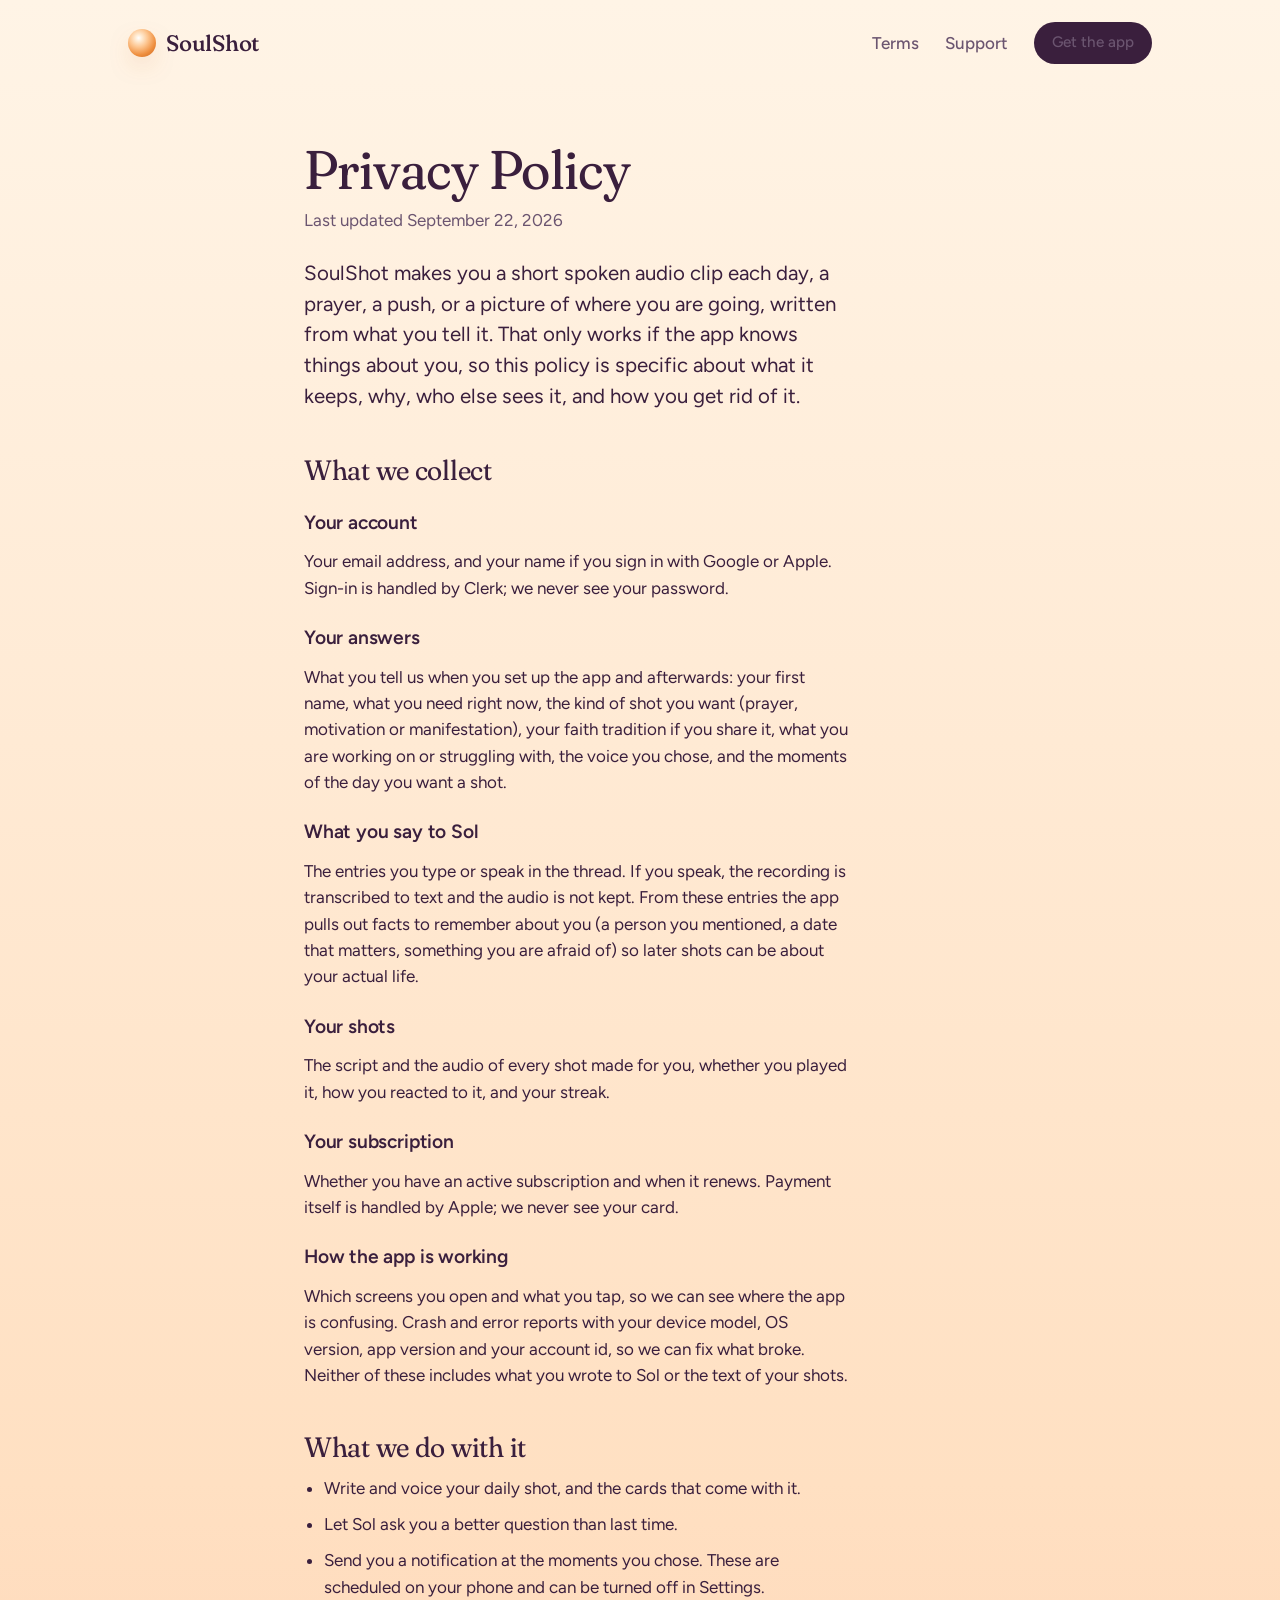
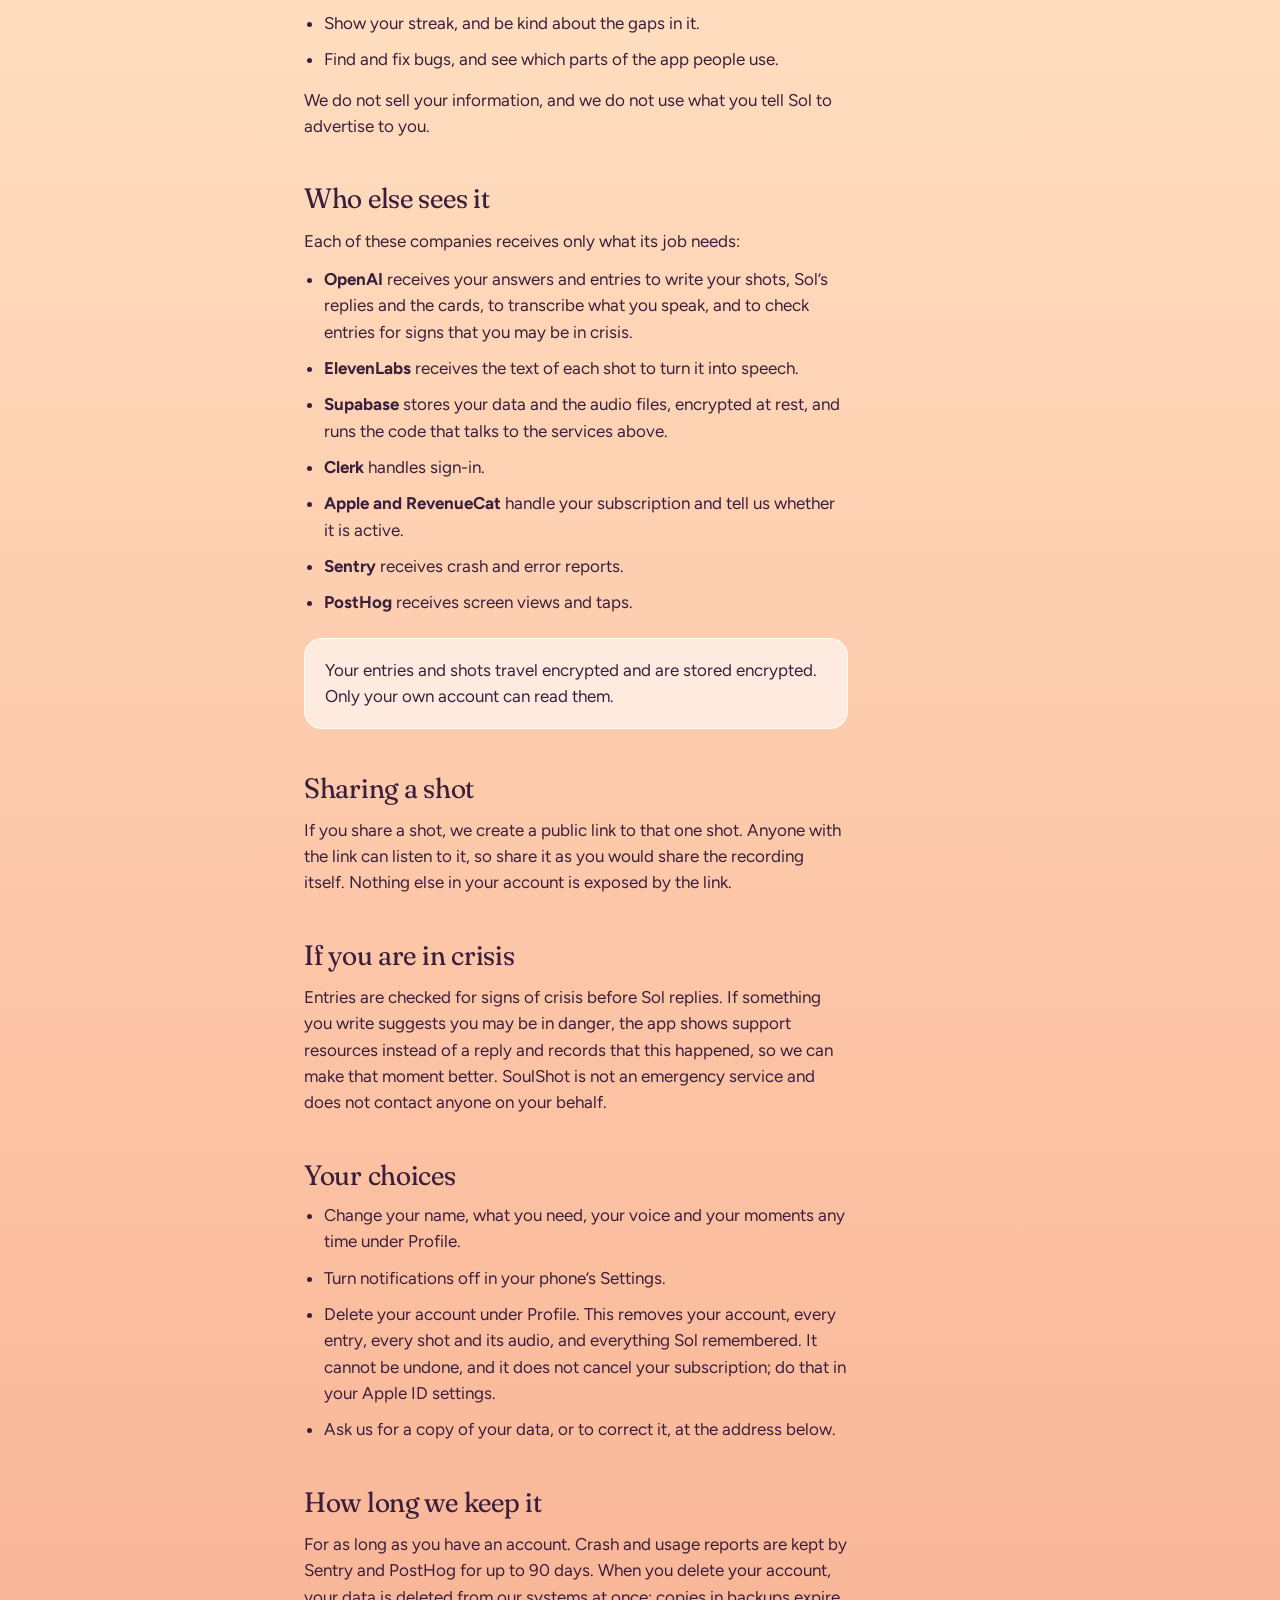
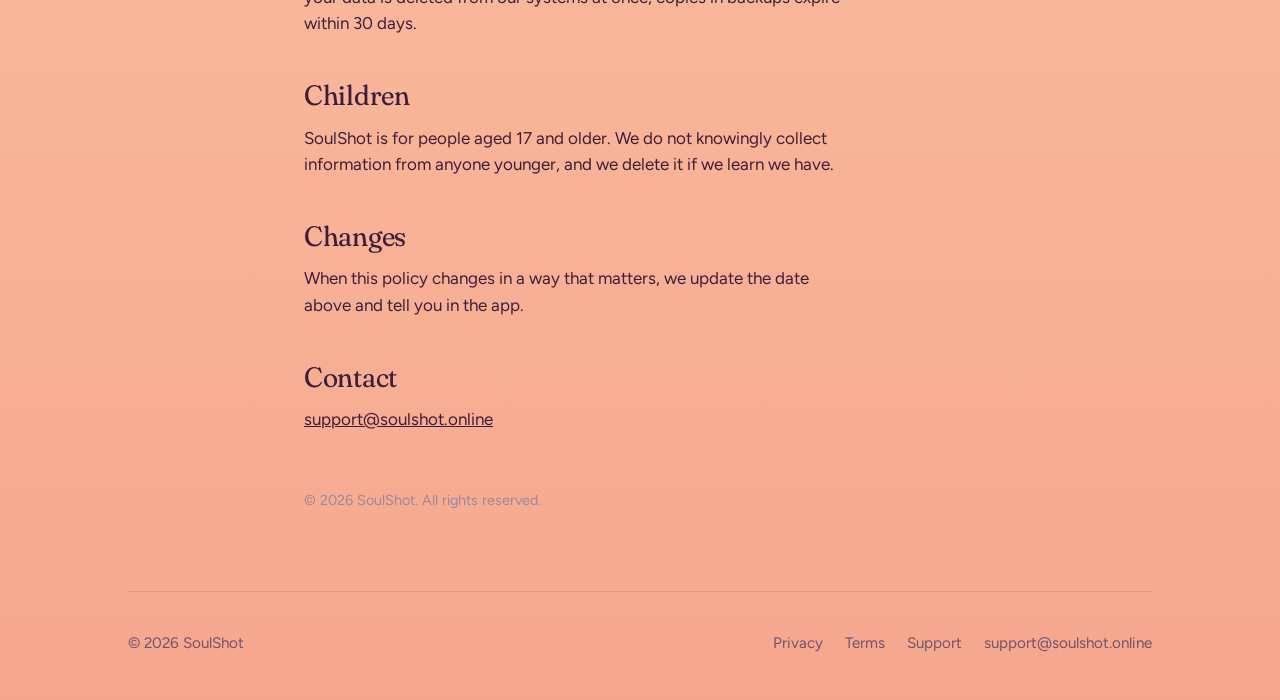
==== privacy/index.html @ 279482fb "soulshot.online: landing, legal, support, share player" ====
<!doctype html>
<html lang="en">
<head>
<meta charset="utf-8">
<meta name="viewport" content="width=device-width, initial-scale=1, viewport-fit=cover">
<title>Privacy Policy · SoulShot</title>
<meta name="description" content="What SoulShot keeps about you, why, who else sees it, and how you get rid of it.">
<link rel="canonical" href="https://soulshot.online/privacy/">
<meta name="theme-color" content="#FFF4E6">
<link rel="icon" href="/img/favicon.png" type="image/png">
<link rel="apple-touch-icon" href="/img/apple-touch-icon.png">
<link rel="preconnect" href="https://fonts.googleapis.com">
<link rel="preconnect" href="https://fonts.gstatic.com" crossorigin>
<link rel="stylesheet" href="https://fonts.googleapis.com/css2?family=Fraunces:ital,opsz,wght,SOFT@0,9..144,400;0,9..144,500;1,9..144,400&family=Figtree:wght@400;500;600&display=swap">
<link rel="stylesheet" href="/site.css">
</head>
<body>
<div class="sky">
<header class="wrap">
  <nav class="nav" aria-label="Site">
    <a class="brand" href="/"><span class="orb" aria-hidden="true"></span>SoulShot</a>
    <div class="nav-links">
      <a class="plain" href="/terms/">Terms</a>
      <a class="plain" href="/support/">Support</a>
      <a class="btn sm" href="https://apps.apple.com/app/id6813150517">Get the app</a>
    </div>
  </nav>
</header>

<main class="narrow doc">
  <h1>Privacy Policy</h1>
  <p class="updated">Last updated September 22, 2026</p>

  <p class="lede">SoulShot makes you a short spoken audio clip each day, a prayer, a push, or a picture of where you are going, written from what you tell it. That only works if the app knows things about you, so this policy is specific about what it keeps, why, who else sees it, and how you get rid of it.</p>

  <h2>What we collect</h2>

  <h3>Your account</h3>
  <p>Your email address, and your name if you sign in with Google or Apple. Sign-in is handled by Clerk; we never see your password.</p>

  <h3>Your answers</h3>
  <p>What you tell us when you set up the app and afterwards: your first name, what you need right now, the kind of shot you want (prayer, motivation or manifestation), your faith tradition if you share it, what you are working on or struggling with, the voice you chose, and the moments of the day you want a shot.</p>

  <h3>What you say to Sol</h3>
  <p>The entries you type or speak in the thread. If you speak, the recording is transcribed to text and the audio is not kept. From these entries the app pulls out facts to remember about you (a person you mentioned, a date that matters, something you are afraid of) so later shots can be about your actual life.</p>

  <h3>Your shots</h3>
  <p>The script and the audio of every shot made for you, whether you played it, how you reacted to it, and your streak.</p>

  <h3>Your subscription</h3>
  <p>Whether you have an active subscription and when it renews. Payment itself is handled by Apple; we never see your card.</p>

  <h3>How the app is working</h3>
  <p>Which screens you open and what you tap, so we can see where the app is confusing. Crash and error reports with your device model, OS version, app version and your account id, so we can fix what broke. Neither of these includes what you wrote to Sol or the text of your shots.</p>

  <h2>What we do with it</h2>
  <ul>
    <li>Write and voice your daily shot, and the cards that come with it.</li>
    <li>Let Sol ask you a better question than last time.</li>
    <li>Send you a notification at the moments you chose. These are scheduled on your phone and can be turned off in Settings.</li>
    <li>Show your streak, and be kind about the gaps in it.</li>
    <li>Find and fix bugs, and see which parts of the app people use.</li>
  </ul>
  <p>We do not sell your information, and we do not use what you tell Sol to advertise to you.</p>

  <h2>Who else sees it</h2>
  <p>Each of these companies receives only what its job needs:</p>
  <ul>
    <li><strong>OpenAI</strong> receives your answers and entries to write your shots, Sol’s replies and the cards, to transcribe what you speak, and to check entries for signs that you may be in crisis.</li>
    <li><strong>ElevenLabs</strong> receives the text of each shot to turn it into speech.</li>
    <li><strong>Supabase</strong> stores your data and the audio files, encrypted at rest, and runs the code that talks to the services above.</li>
    <li><strong>Clerk</strong> handles sign-in.</li>
    <li><strong>Apple and RevenueCat</strong> handle your subscription and tell us whether it is active.</li>
    <li><strong>Sentry</strong> receives crash and error reports.</li>
    <li><strong>PostHog</strong> receives screen views and taps.</li>
  </ul>
  <div class="note">Your entries and shots travel encrypted and are stored encrypted. Only your own account can read them.</div>

  <h2>Sharing a shot</h2>
  <p>If you share a shot, we create a public link to that one shot. Anyone with the link can listen to it, so share it as you would share the recording itself. Nothing else in your account is exposed by the link.</p>

  <h2>If you are in crisis</h2>
  <p>Entries are checked for signs of crisis before Sol replies. If something you write suggests you may be in danger, the app shows support resources instead of a reply and records that this happened, so we can make that moment better. SoulShot is not an emergency service and does not contact anyone on your behalf.</p>

  <h2>Your choices</h2>
  <ul>
    <li>Change your name, what you need, your voice and your moments any time under Profile.</li>
    <li>Turn notifications off in your phone’s Settings.</li>
    <li>Delete your account under Profile. This removes your account, every entry, every shot and its audio, and everything Sol remembered. It cannot be undone, and it does not cancel your subscription; do that in your Apple ID settings.</li>
    <li>Ask us for a copy of your data, or to correct it, at the address below.</li>
  </ul>

  <h2>How long we keep it</h2>
  <p>For as long as you have an account. Crash and usage reports are kept by Sentry and PostHog for up to 90 days. When you delete your account, your data is deleted from our systems at once; copies in backups expire within 30 days.</p>

  <h2>Children</h2>
  <p>SoulShot is for people aged 17 and older. We do not knowingly collect information from anyone younger, and we delete it if we learn we have.</p>

  <h2>Changes</h2>
  <p>When this policy changes in a way that matters, we update the date above and tell you in the app.</p>

  <h2>Contact</h2>
  <p><a href="mailto:support@soulshot.online?subject=Privacy">support@soulshot.online</a></p>

  <p class="copyright">© 2026 SoulShot. All rights reserved.</p>
</main>

<footer class="wrap">
  <div class="foot">
    <div>© 2026 SoulShot</div>
    <nav aria-label="Legal">
      <a href="/privacy/">Privacy</a>
      <a href="/terms/">Terms</a>
      <a href="/support/">Support</a>
      <a href="mailto:support@soulshot.online">support@soulshot.online</a>
    </nav>
  </div>
</footer>
</div>
</body>
</html>
---- site.css ----
/* SoulShot — soulshot.online
   The site sits on the app's own screen: cream at the top, peach in the
   middle, salmon at the bottom. Plum text. Orange only inside the orb.
   Fraunces for titles and shot names, Figtree for everything else. */

:root {
  --cream: #FFF4E6;
  --peach: #FFE0C2;
  --apricot: #FBBE9F;
  --salmon: #F5A78D;
  --plum: #3A1F3D;
  --plum-2: #6B5570;
  --plum-3: #9A889E;
  --night: #1E1424;
  --sun: #EE8E3E;
  --gold: #D9A23F;
  --coral: #E9633C;
  --violet: #7F63C8;
  --white: #FFFFFF;
  --border: rgba(58, 31, 61, .12);
  --serif: "Fraunces", Georgia, "Times New Roman", serif;
  --sans: "Figtree", -apple-system, "Segoe UI", Helvetica, Arial, sans-serif;
  --measure: 34rem;
  --gutter: clamp(20px, 5vw, 48px);
  --radius: 28px;
}

* { box-sizing: border-box; }
html { scroll-behavior: smooth; -webkit-text-size-adjust: 100%; }
@media (prefers-reduced-motion: reduce) { html { scroll-behavior: auto; } }

body {
  margin: 0;
  min-height: 100%;
  font-family: var(--sans);
  font-size: 17px;
  line-height: 1.55;
  color: var(--plum);
  background: var(--cream);
  -webkit-font-smoothing: antialiased;
}

/* The gradient is one long dawn: every page lives on it, top to bottom. */
.sky {
  background: linear-gradient(180deg, var(--cream) 0%, var(--peach) 38%, var(--apricot) 74%, var(--salmon) 100%);
  min-height: 100vh;
}

a { color: inherit; }
img, video { display: block; max-width: 100%; height: auto; }
button { font: inherit; color: inherit; }

.wrap { max-width: 1120px; margin: 0 auto; padding: 0 var(--gutter); }
.narrow { max-width: 42rem; margin: 0 auto; padding: 0 var(--gutter); }

:focus-visible { outline: 3px solid var(--sun); outline-offset: 3px; border-radius: 6px; }

/* Type ------------------------------------------------------------------ */
h1, h2, h3, .serif {
  font-family: var(--serif);
  font-variation-settings: "SOFT" 60, "opsz" 72;
  font-weight: 400;
  letter-spacing: -.01em;
  text-wrap: balance;
  margin: 0;
}
h1 { font-size: clamp(2.5rem, 6.2vw, 4.6rem); line-height: 1.02; }
h2 { font-size: clamp(2rem, 4.2vw, 3rem); line-height: 1.08; }
h3 { font-size: 1.55rem; line-height: 1.18; }
p { margin: 0; }
.lede { font-size: clamp(1.1rem, 1.6vw, 1.3rem); line-height: 1.5; color: var(--plum-2); max-width: var(--measure); }
.quiet { color: var(--plum-2); }
.small { font-size: .92rem; }
.italic { font-style: italic; }

/* Nav ------------------------------------------------------------------- */
.nav {
  display: flex; align-items: center; justify-content: space-between;
  padding: 22px 0;
}
.brand {
  display: inline-flex; align-items: center; gap: 10px;
  font-family: var(--serif); font-variation-settings: "SOFT" 60; font-weight: 500;
  font-size: 1.4rem; letter-spacing: -.01em; text-decoration: none;
}
.nav-links { display: flex; align-items: center; gap: 26px; }
.nav-links a { text-decoration: none; font-weight: 500; color: var(--plum-2); }
.nav-links a:hover { color: var(--plum); }
@media (max-width: 640px) { .nav-links a.plain { display: none; } }

/* The orb: white highlight top-left, sun in the body, ember at the rim. */
.orb {
  width: 28px; height: 28px; border-radius: 50%; flex: 0 0 auto;
  background: radial-gradient(circle at 38% 32%, #fff 0%, #FFEBD3 13%, #FDC58F 36%, #EE8E3E 66%, #C4611E 100%);
  box-shadow: 0 10px 24px -8px rgba(200, 100, 30, .55);
}
.orb.lg { width: 56px; height: 56px; }

/* Buttons --------------------------------------------------------------- */
.btn {
  display: inline-flex; align-items: center; justify-content: center; gap: 10px;
  min-height: 54px; padding: 0 26px; border-radius: 999px; border: 0;
  background: var(--plum); color: var(--cream); text-decoration: none;
  font-weight: 600; font-size: 1.02rem; cursor: pointer;
  box-shadow: 0 18px 30px -16px rgba(58, 31, 61, .55);
  transition: transform .18s ease, box-shadow .18s ease;
}
.btn:hover { transform: translateY(-1px); box-shadow: 0 22px 34px -16px rgba(58, 31, 61, .6); }
.btn:active { transform: translateY(0); }
.btn.sm { min-height: 42px; padding: 0 18px; font-size: .95rem; box-shadow: none; }
.btn.ghost { background: rgba(255, 255, 255, .72); color: var(--plum); box-shadow: none; }
.btn svg { width: 20px; height: 20px; fill: currentColor; }

/* Hero ------------------------------------------------------------------ */
.hero {
  display: grid; grid-template-columns: 1.05fr .95fr; align-items: center;
  gap: clamp(24px, 5vw, 72px); padding: clamp(28px, 6vw, 80px) 0 clamp(40px, 6vw, 72px);
}
.hero-copy { max-width: 36rem; }
.hero-copy .lede { margin-top: 22px; }
.hero-cta { display: flex; flex-wrap: wrap; align-items: center; gap: 16px 22px; margin-top: 32px; }
.hero-price { color: var(--plum-2); }
@media (max-width: 860px) {
  .hero { grid-template-columns: 1fr; padding-top: 24px; }
  .hero-art { order: 2; margin-top: 8px; }
}

/* The phone: a real screen in a thin plum bezel. */
.phone {
  position: relative; width: min(340px, 78vw); margin: 0 auto;
  border-radius: 54px; padding: 11px; background: var(--night);
  box-shadow: 0 40px 80px -30px rgba(58, 31, 61, .55), inset 0 0 0 1px rgba(255, 255, 255, .06);
}
.phone img { border-radius: 44px; width: 100%; }
.phone.sm { width: min(280px, 70vw); border-radius: 46px; padding: 9px; }
.phone.sm img { border-radius: 38px; }

.hero-art { position: relative; }
.hero-art .glow {
  position: absolute; inset: 10% -10% auto; height: 80%; z-index: 0; pointer-events: none;
  background: radial-gradient(closest-side, rgba(255, 224, 194, .9), rgba(255, 224, 194, 0));
}
.hero-art .phone { position: relative; z-index: 1; }

/* The living orb behind the hero: the app's own Welcome clip, rising behind
   the phone like the sun. The clip's orb is 30% of its frame, so the video
   is scaled up inside a soft circular mask. */
.orb-video {
  position: absolute; z-index: 0; pointer-events: none; overflow: hidden;
  width: clamp(240px, 30vw, 360px); aspect-ratio: 1; border-radius: 50%;
  top: -48px; right: -28px;
  -webkit-mask-image: radial-gradient(circle, #000 40%, transparent 68%);
  mask-image: radial-gradient(circle, #000 40%, transparent 68%);
}
.orb-video video { width: 100%; height: 100%; object-fit: cover; transform: scale(1.9); }
@media (max-width: 860px) { .orb-video { width: 52vw; right: -12vw; top: -6vw; } }
@media (prefers-reduced-motion: reduce) { .orb-video { display: none; } }

/* Sections -------------------------------------------------------------- */
.section { padding: clamp(48px, 8vw, 104px) 0; }
.section-head { max-width: 40rem; }
.section-head p { margin-top: 16px; }
.section + .section { padding-top: 0; }

/* How it works: a real sequence, so it is numbered. */
.steps { display: grid; grid-template-columns: repeat(3, 1fr); gap: clamp(20px, 3vw, 40px); margin-top: clamp(32px, 5vw, 56px); }
.step { display: flex; flex-direction: column; gap: 18px; }
.step .phone { margin: 0 auto; }
.step-num { font-family: var(--serif); font-style: italic; font-size: 1.1rem; color: var(--plum-2); }
.step h3 { margin-top: 4px; }
.step p { color: var(--plum-2); margin-top: 8px; }
@media (max-width: 860px) { .steps { grid-template-columns: 1fr; gap: 44px; } }

/* Shot cards: photos with a veil, an italic title, a lane hue. */
.lanes { display: grid; grid-template-columns: repeat(3, 1fr); gap: 18px; margin-top: clamp(28px, 4vw, 48px); }
.shot {
  position: relative; aspect-ratio: 4 / 5; border-radius: var(--radius); overflow: hidden;
  color: var(--cream); display: flex; flex-direction: column; justify-content: flex-end;
  padding: 22px; isolation: isolate; text-decoration: none;
  box-shadow: 0 30px 50px -30px rgba(30, 20, 36, .6);
}
.shot img { position: absolute; inset: 0; width: 100%; height: 100%; object-fit: cover; z-index: -2; }
.shot::before {
  content: ""; position: absolute; inset: 0; z-index: -1;
  background: linear-gradient(180deg, rgba(30, 20, 36, .05) 30%, rgba(30, 20, 36, .55) 70%, rgba(30, 20, 36, .82) 100%);
}
.shot .lane { font-size: .85rem; font-weight: 600; letter-spacing: .01em; }
.shot .title { font-family: var(--serif); font-style: italic; font-size: clamp(1.5rem, 2.4vw, 2rem); line-height: 1.12; margin-top: 8px; }
.shot .desc { color: rgba(255, 244, 230, .82); margin-top: 10px; font-size: .95rem; line-height: 1.45; }
.shot .meta { display: flex; align-items: center; justify-content: space-between; margin-top: 16px; }
.shot .dur { font-size: .85rem; padding: 6px 10px; border-radius: 999px; background: rgba(30, 20, 36, .45); }
.shot .play {
  width: 46px; height: 46px; border-radius: 50%; display: grid; place-items: center;
  background: var(--cream); color: var(--night);
}
.shot .play svg { width: 18px; height: 18px; fill: currentColor; margin-left: 2px; }
.shot.prayer .lane { color: #FFD98A; }
.shot.motivation .lane { color: #FFB39A; }
.shot.manifestation .lane { color: #D6C8FF; }
@media (max-width: 860px) { .lanes { grid-template-columns: 1fr; } .shot { aspect-ratio: 16 / 11; } }

/* The words: a shot's script, as the player shows it. */
.words {
  display: grid; grid-template-columns: 1fr 1fr; gap: clamp(24px, 5vw, 64px); align-items: center;
  margin-top: clamp(32px, 5vw, 56px);
}
.script { font-family: var(--serif); font-variation-settings: "SOFT" 60; font-size: clamp(1.5rem, 2.6vw, 2.1rem); line-height: 1.3; }
.script p { margin: 0 0 .6em; color: var(--plum-3); }
.script p.now { color: var(--plum); }
.script small { display: block; font-family: var(--sans); font-size: .95rem; color: var(--plum-2); margin-top: 14px; }
@media (max-width: 860px) { .words { grid-template-columns: 1fr; } }

/* The ritual: three quiet lines. */
.ritual { display: grid; grid-template-columns: repeat(3, 1fr); gap: 18px; margin-top: clamp(28px, 4vw, 48px); }
.ritual > div {
  background: rgba(255, 255, 255, .55); border-radius: 22px; padding: 24px;
  border: 1px solid rgba(255, 255, 255, .7);
}
.ritual h3 { font-size: 1.3rem; }
.ritual p { color: var(--plum-2); margin-top: 8px; }
@media (max-width: 860px) { .ritual { grid-template-columns: 1fr; } }

/* Price ----------------------------------------------------------------- */
.price {
  background: var(--plum); color: var(--cream); border-radius: var(--radius);
  padding: clamp(32px, 5vw, 56px); display: grid; grid-template-columns: 1fr 1fr; gap: 32px; align-items: center;
}
.price .amount { font-family: var(--serif); font-size: clamp(3rem, 7vw, 5rem); line-height: 1; }
.price .amount span { font-family: var(--sans); font-size: 1.1rem; color: rgba(255, 244, 230, .7); margin-left: 6px; }
.price p { color: rgba(255, 244, 230, .82); margin-top: 14px; max-width: 30rem; }
.price .btn { background: var(--cream); color: var(--plum); }
.price ul { list-style: none; padding: 0; margin: 0; display: grid; gap: 12px; }
.price li { padding-left: 26px; position: relative; color: rgba(255, 244, 230, .9); }
.price li::before { content: ""; position: absolute; left: 0; top: .55em; width: 12px; height: 12px; border-radius: 50%; background: var(--sun); }
@media (max-width: 860px) { .price { grid-template-columns: 1fr; } }

/* FAQ ------------------------------------------------------------------- */
.faq { max-width: 42rem; margin-top: 8px; }
.faq details { border-top: 1px solid var(--border); padding: 18px 0; }
.faq details:last-child { border-bottom: 1px solid var(--border); }
.faq summary {
  cursor: pointer; list-style: none; display: flex; justify-content: space-between; align-items: center; gap: 16px;
  font-family: var(--serif); font-size: 1.3rem; line-height: 1.25;
}
.faq summary::-webkit-details-marker { display: none; }
.faq summary::after { content: "+"; font-family: var(--sans); font-size: 1.4rem; color: var(--plum-2); flex: 0 0 auto; }
.faq details[open] summary::after { content: "–"; }
.faq details p { margin-top: 12px; color: var(--plum-2); max-width: var(--measure); }

/* Footer ---------------------------------------------------------------- */
.foot {
  padding: 40px 0 44px; margin-top: clamp(24px, 5vw, 56px);
  display: flex; flex-wrap: wrap; justify-content: space-between; align-items: center; gap: 16px 28px;
  color: var(--plum-2); font-size: .95rem; border-top: 1px solid var(--border);
}
.foot nav { display: flex; flex-wrap: wrap; gap: 8px 22px; }
.foot a { text-decoration: none; }
.foot a:hover { text-decoration: underline; }

/* Legal and support pages ---------------------------------------------- */
.doc { padding: clamp(24px, 5vw, 56px) 0 24px; }
.doc h1 { font-size: clamp(2.2rem, 5vw, 3.4rem); }
.doc .updated { color: var(--plum-2); margin-top: 10px; }
.doc h2 { font-size: 1.75rem; margin-top: 44px; }
.doc h3 { font-size: 1.2rem; font-family: var(--sans); font-weight: 600; margin-top: 26px; }
.doc p { margin-top: 14px; max-width: var(--measure); color: var(--plum); }
.doc p.lede { margin-top: 24px; }
.doc ul { padding-left: 1.2em; margin: 12px 0 0; max-width: var(--measure); }
.doc li { margin-top: 8px; }
.doc li + li { margin-top: 10px; }
.doc .note {
  margin-top: 22px; padding: 18px 20px; border-radius: 18px; max-width: var(--measure);
  background: rgba(255, 255, 255, .6); border: 1px solid rgba(255, 255, 255, .8);
}
.doc a { color: var(--plum); }
.doc .copyright { margin-top: 56px; color: var(--plum-3); font-size: .9rem; }

.contact-card {
  margin-top: 28px; padding: 26px; border-radius: 22px; max-width: var(--measure);
  background: rgba(255, 255, 255, .6); border: 1px solid rgba(255, 255, 255, .8);
}
.contact-card .email { font-family: var(--serif); font-size: 1.6rem; word-break: break-all; }
.contact-card p { margin-top: 10px; color: var(--plum-2); }
.contact-card .btn { margin-top: 18px; }
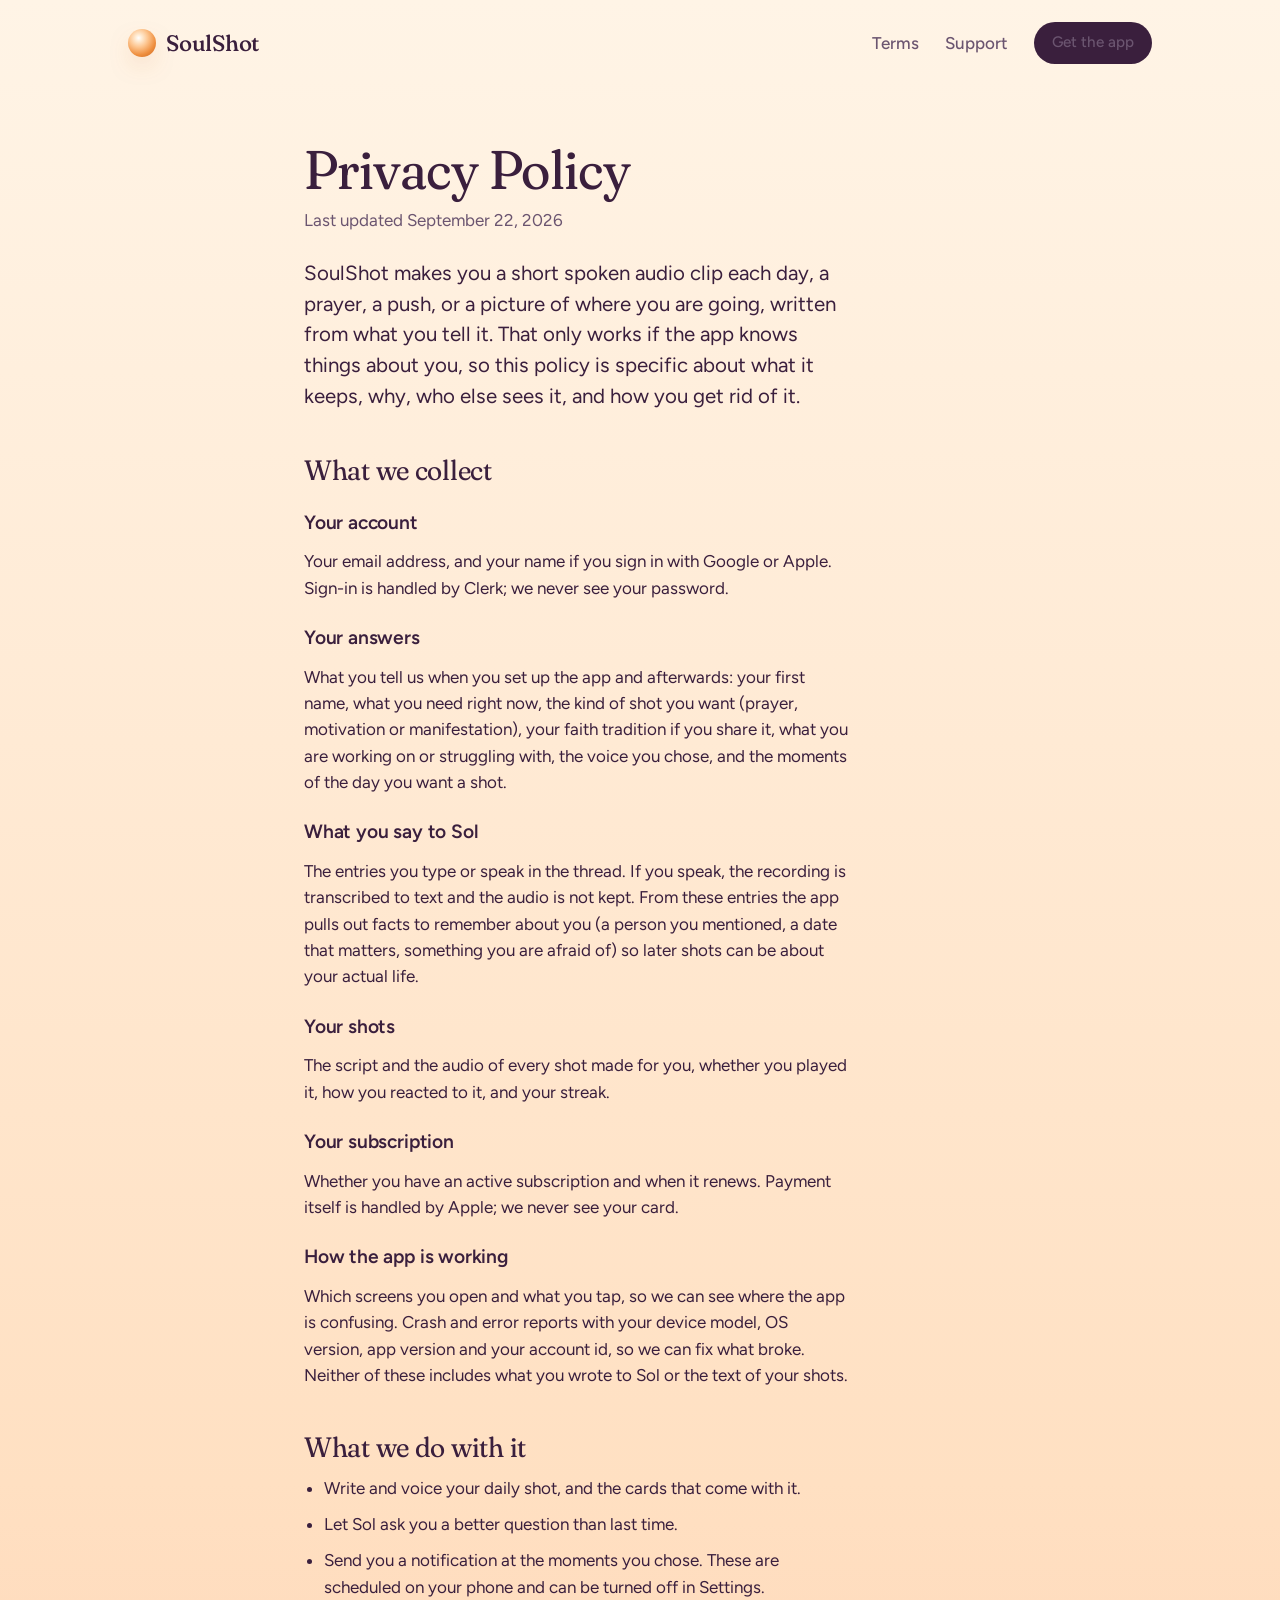
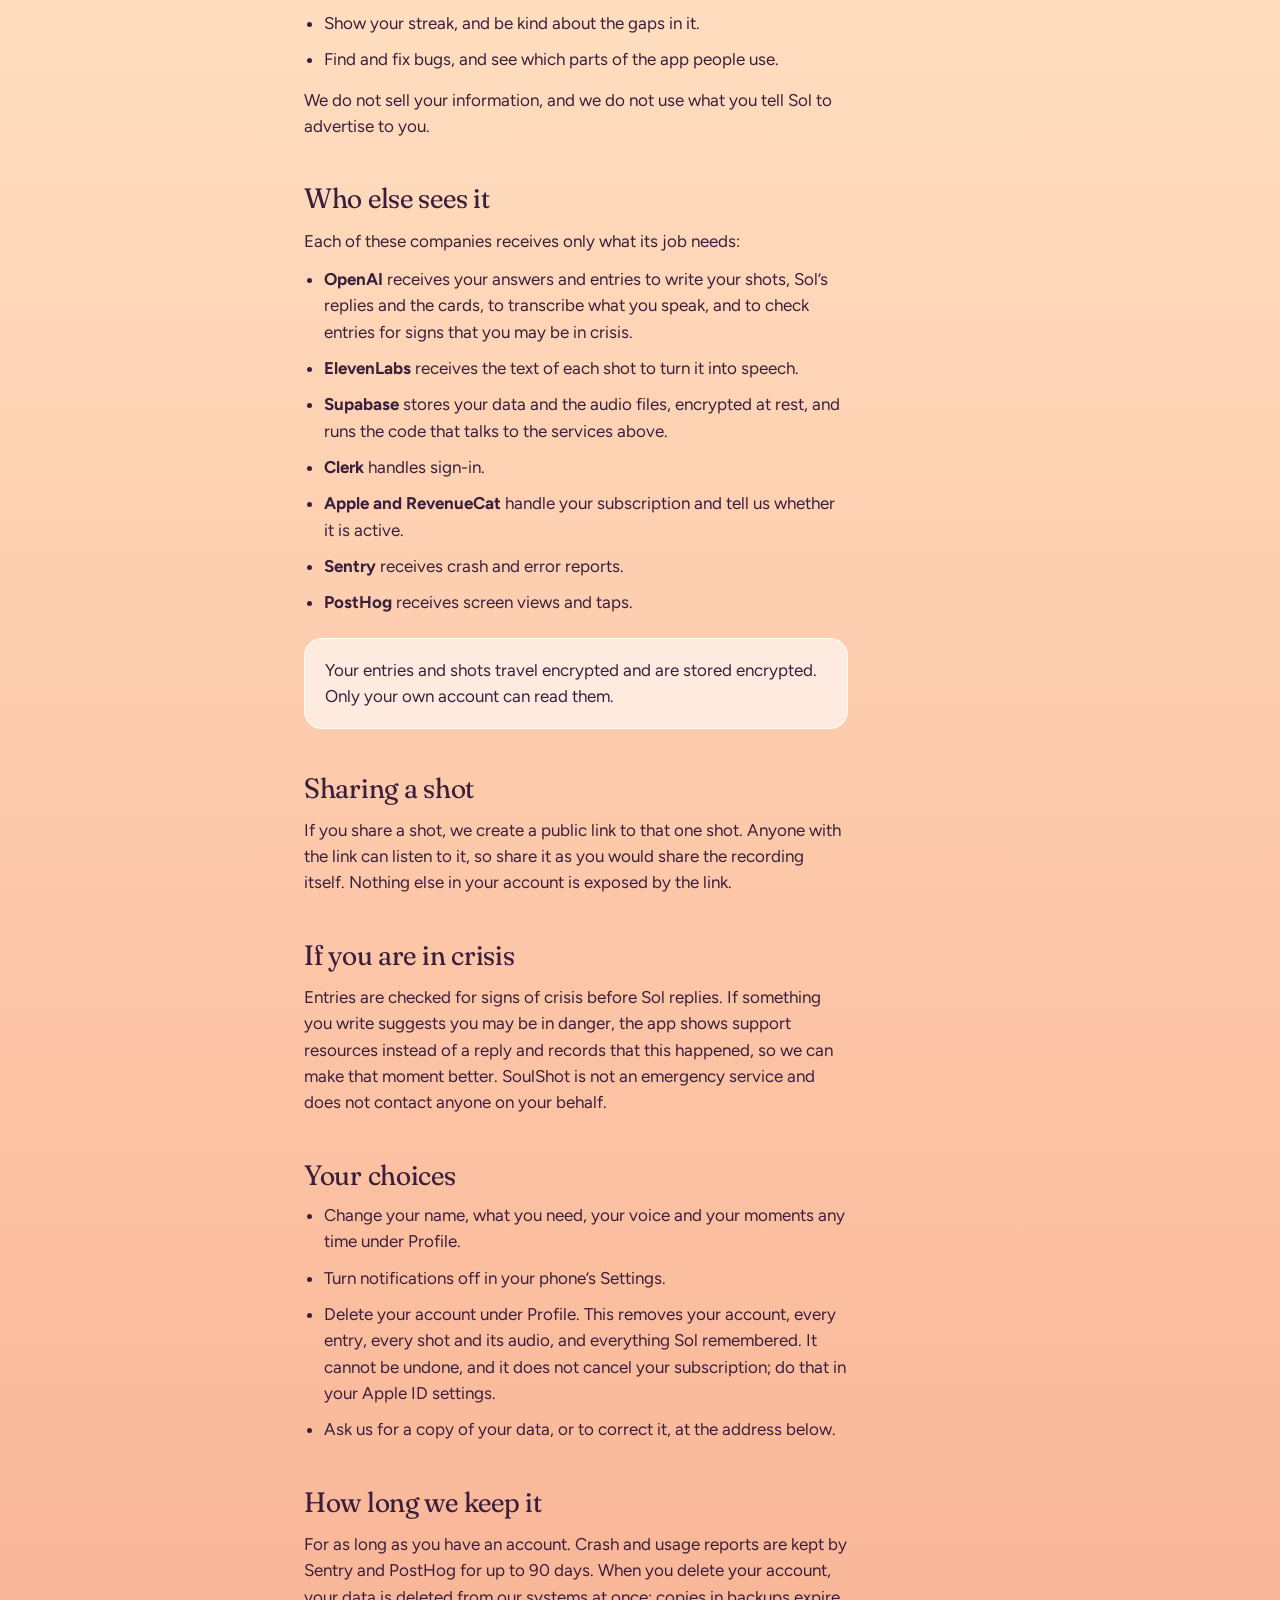
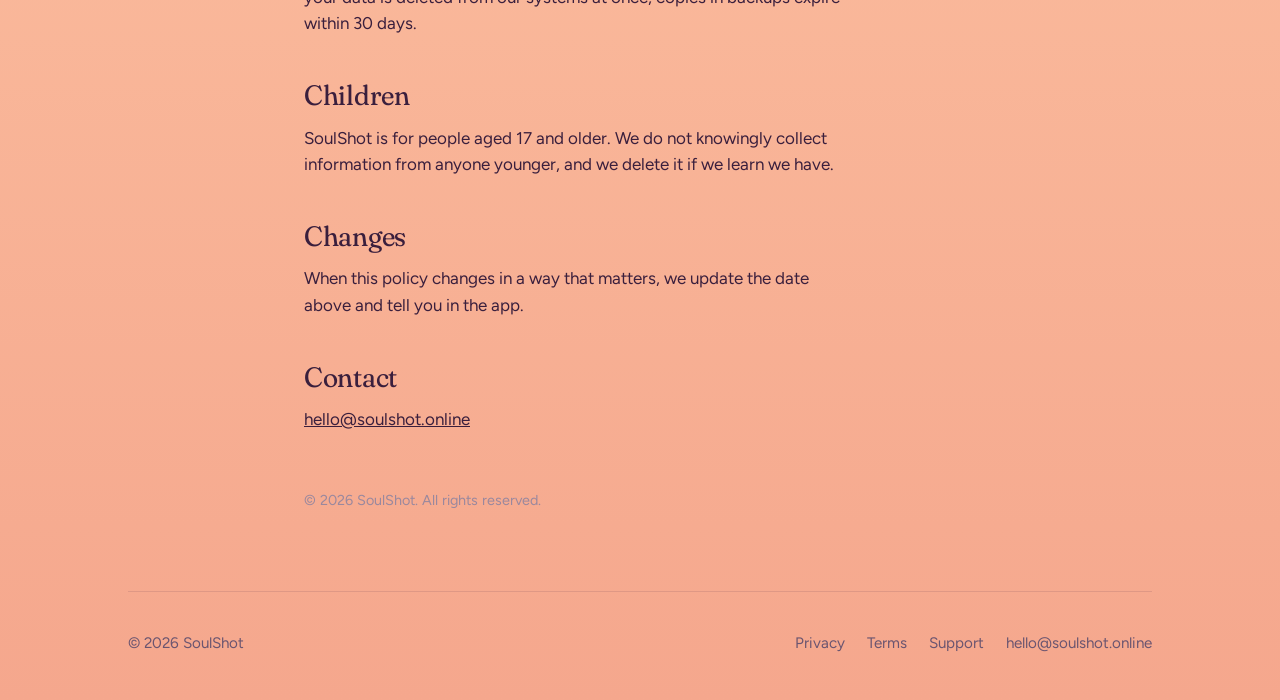
==== commit fbeb122f: "Support mailbox is hello@soulshot.online" ====
--- a/privacy/index.html
+++ b/privacy/index.html
@@ -7,21 +7,21 @@
 <meta name="description" content="What SoulShot keeps about you, why, who else sees it, and how you get rid of it.">
 <link rel="canonical" href="https://soulshot.online/privacy/">
 <meta name="theme-color" content="#FFF4E6">
-<link rel="icon" href="/img/favicon.png" type="image/png">
-<link rel="apple-touch-icon" href="/img/apple-touch-icon.png">
+<link rel="icon" href="../img/favicon.png" type="image/png">
+<link rel="apple-touch-icon" href="../img/apple-touch-icon.png">
 <link rel="preconnect" href="https://fonts.googleapis.com">
 <link rel="preconnect" href="https://fonts.gstatic.com" crossorigin>
 <link rel="stylesheet" href="https://fonts.googleapis.com/css2?family=Fraunces:ital,opsz,wght,SOFT@0,9..144,400;0,9..144,500;1,9..144,400&family=Figtree:wght@400;500;600&display=swap">
-<link rel="stylesheet" href="/site.css">
+<link rel="stylesheet" href="../site.css">
 </head>
 <body>
 <div class="sky">
 <header class="wrap">
   <nav class="nav" aria-label="Site">
-    <a class="brand" href="/"><span class="orb" aria-hidden="true"></span>SoulShot</a>
+    <a class="brand" href="../"><span class="orb" aria-hidden="true"></span>SoulShot</a>
     <div class="nav-links">
-      <a class="plain" href="/terms/">Terms</a>
-      <a class="plain" href="/support/">Support</a>
+      <a class="plain" href="../terms/">Terms</a>
+      <a class="plain" href="../support/">Support</a>
       <a class="btn sm" href="https://apps.apple.com/app/id6813150517">Get the app</a>
     </div>
   </nav>
@@ -100,7 +100,7 @@
   <p>When this policy changes in a way that matters, we update the date above and tell you in the app.</p>
 
   <h2>Contact</h2>
-  <p><a href="mailto:support@soulshot.online?subject=Privacy">support@soulshot.online</a></p>
+  <p><a href="mailto:hello@soulshot.online?subject=Privacy">hello@soulshot.online</a></p>
 
   <p class="copyright">© 2026 SoulShot. All rights reserved.</p>
 </main>
@@ -109,10 +109,10 @@
   <div class="foot">
     <div>© 2026 SoulShot</div>
     <nav aria-label="Legal">
-      <a href="/privacy/">Privacy</a>
-      <a href="/terms/">Terms</a>
-      <a href="/support/">Support</a>
-      <a href="mailto:support@soulshot.online">support@soulshot.online</a>
+      <a href="../privacy/">Privacy</a>
+      <a href="../terms/">Terms</a>
+      <a href="../support/">Support</a>
+      <a href="mailto:hello@soulshot.online">hello@soulshot.online</a>
     </nav>
   </div>
 </footer>
--- a/site.css
+++ b/site.css
@@ -282,3 +282,27 @@
 .contact-card .email { font-family: var(--serif); font-size: 1.6rem; word-break: break-all; }
 .contact-card p { margin-top: 10px; color: var(--plum-2); }
 .contact-card .btn { margin-top: 18px; }
+
+/* Samples: the three playable cards under the hero. ------------------------ */
+.hero-copy .hero-price { margin-top: 18px; }
+.shot .bar { height: 3px; border-radius: 3px; background: rgba(255, 244, 230, .28); margin-top: 16px; overflow: hidden; }
+.shot .bar i { display: block; height: 100%; width: 0; background: var(--cream); transition: width .25s linear; }
+.shot.sample .meta { margin-top: 12px; }
+.shot .play { border: 0; cursor: pointer; transition: transform .15s ease; }
+.shot .play:hover { transform: scale(1.06); }
+.shot .play .ic-pause { display: none; }
+.shot.playing .play .ic-play { display: none; }
+.shot.playing .play .ic-pause { display: block; margin-left: 0; }
+.shot.still .play, .shot.still .bar { display: none; }
+
+@media (prefers-reduced-motion: reduce) { .shot .bar i { transition: none; } }
+
+[hidden] { display: none !important; }
+
+/* The words of the piece that is playing, as the shared-link page shows them. */
+.now { margin-top: 28px; padding: 26px 28px; border-radius: 22px; background: rgba(255, 255, 255, .55); border: 1px solid rgba(255, 255, 255, .7); max-width: 44rem; }
+.now-head { display: flex; align-items: baseline; gap: 14px; flex-wrap: wrap; }
+.now-lane { font-size: .85rem; font-weight: 600; color: var(--plum-2); }
+.now-title { font-size: 1.5rem; font-style: italic; }
+.now-words { margin-top: 14px; font-family: var(--serif); font-variation-settings: "SOFT" 60; font-size: 1.2rem; line-height: 1.45; color: var(--plum); max-height: 22rem; overflow: auto; padding-right: 6px; }
+.now-words p { margin: 0 0 .8em; }
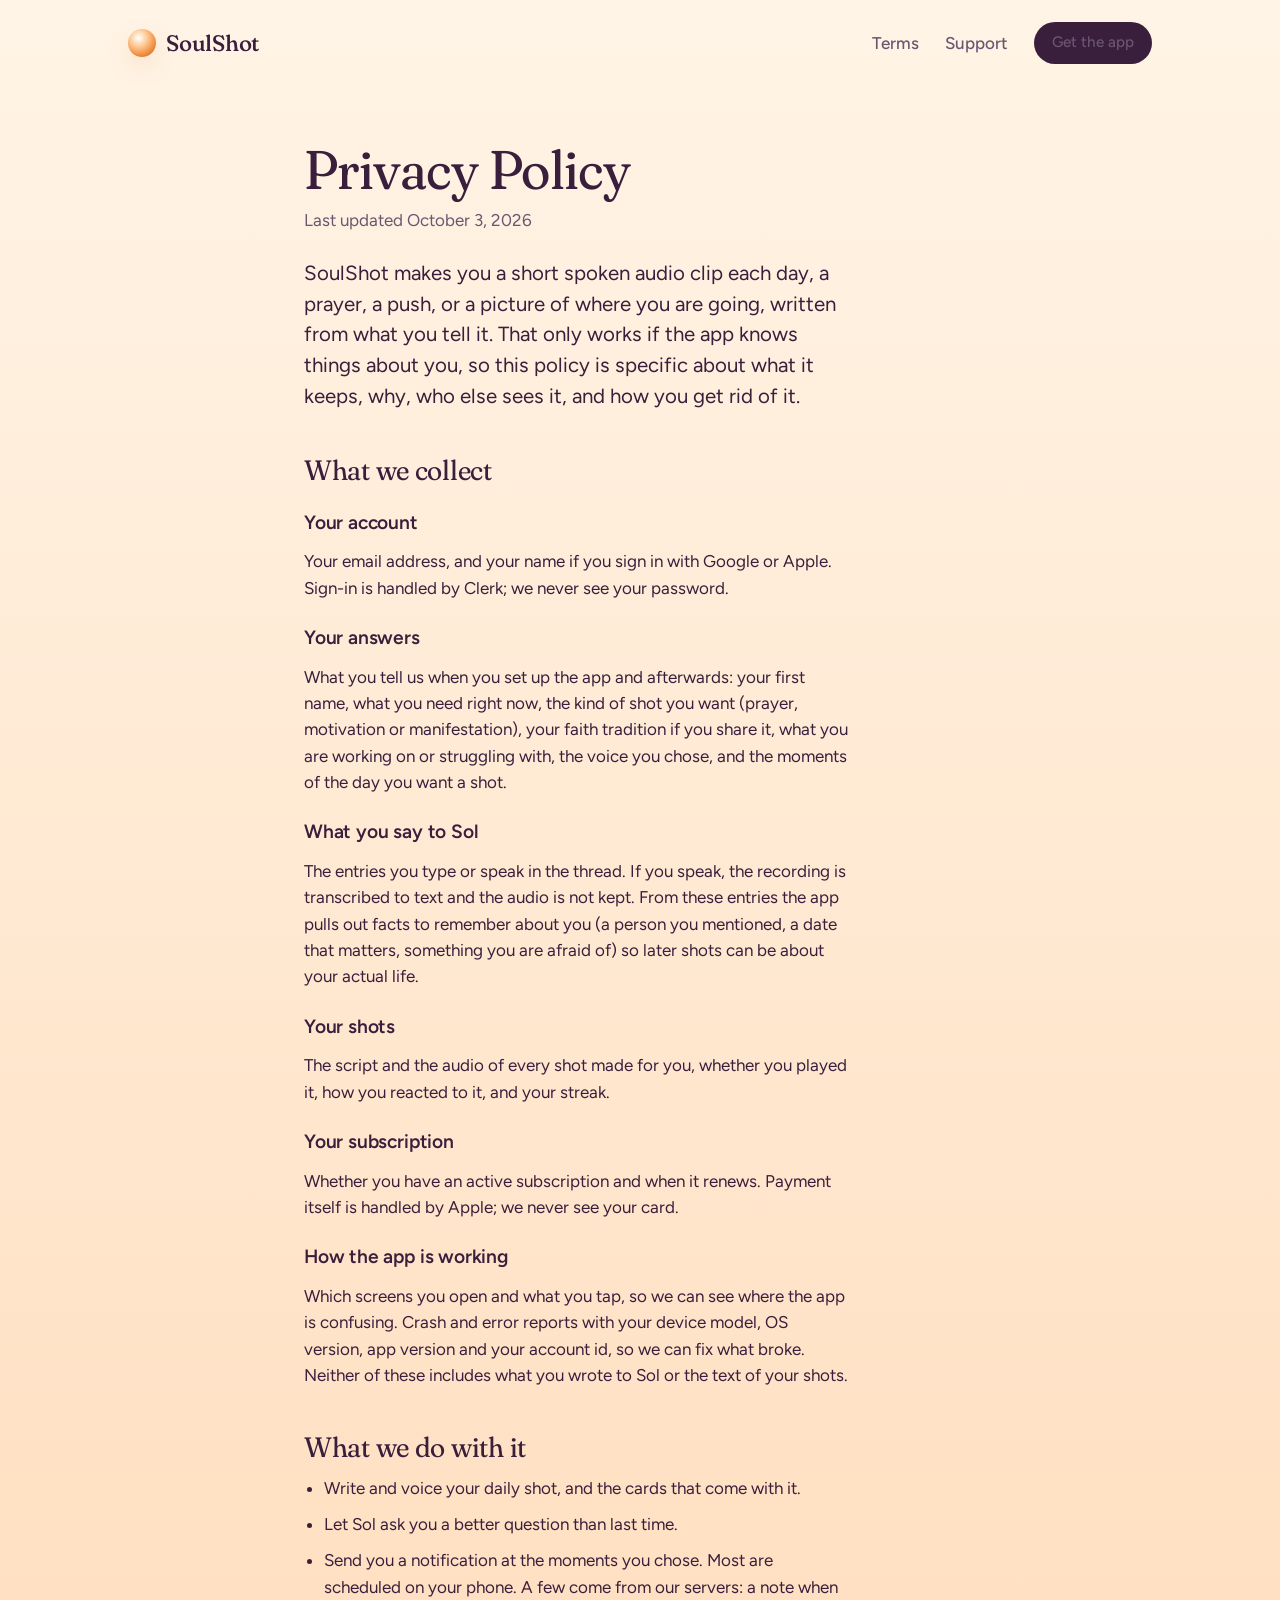
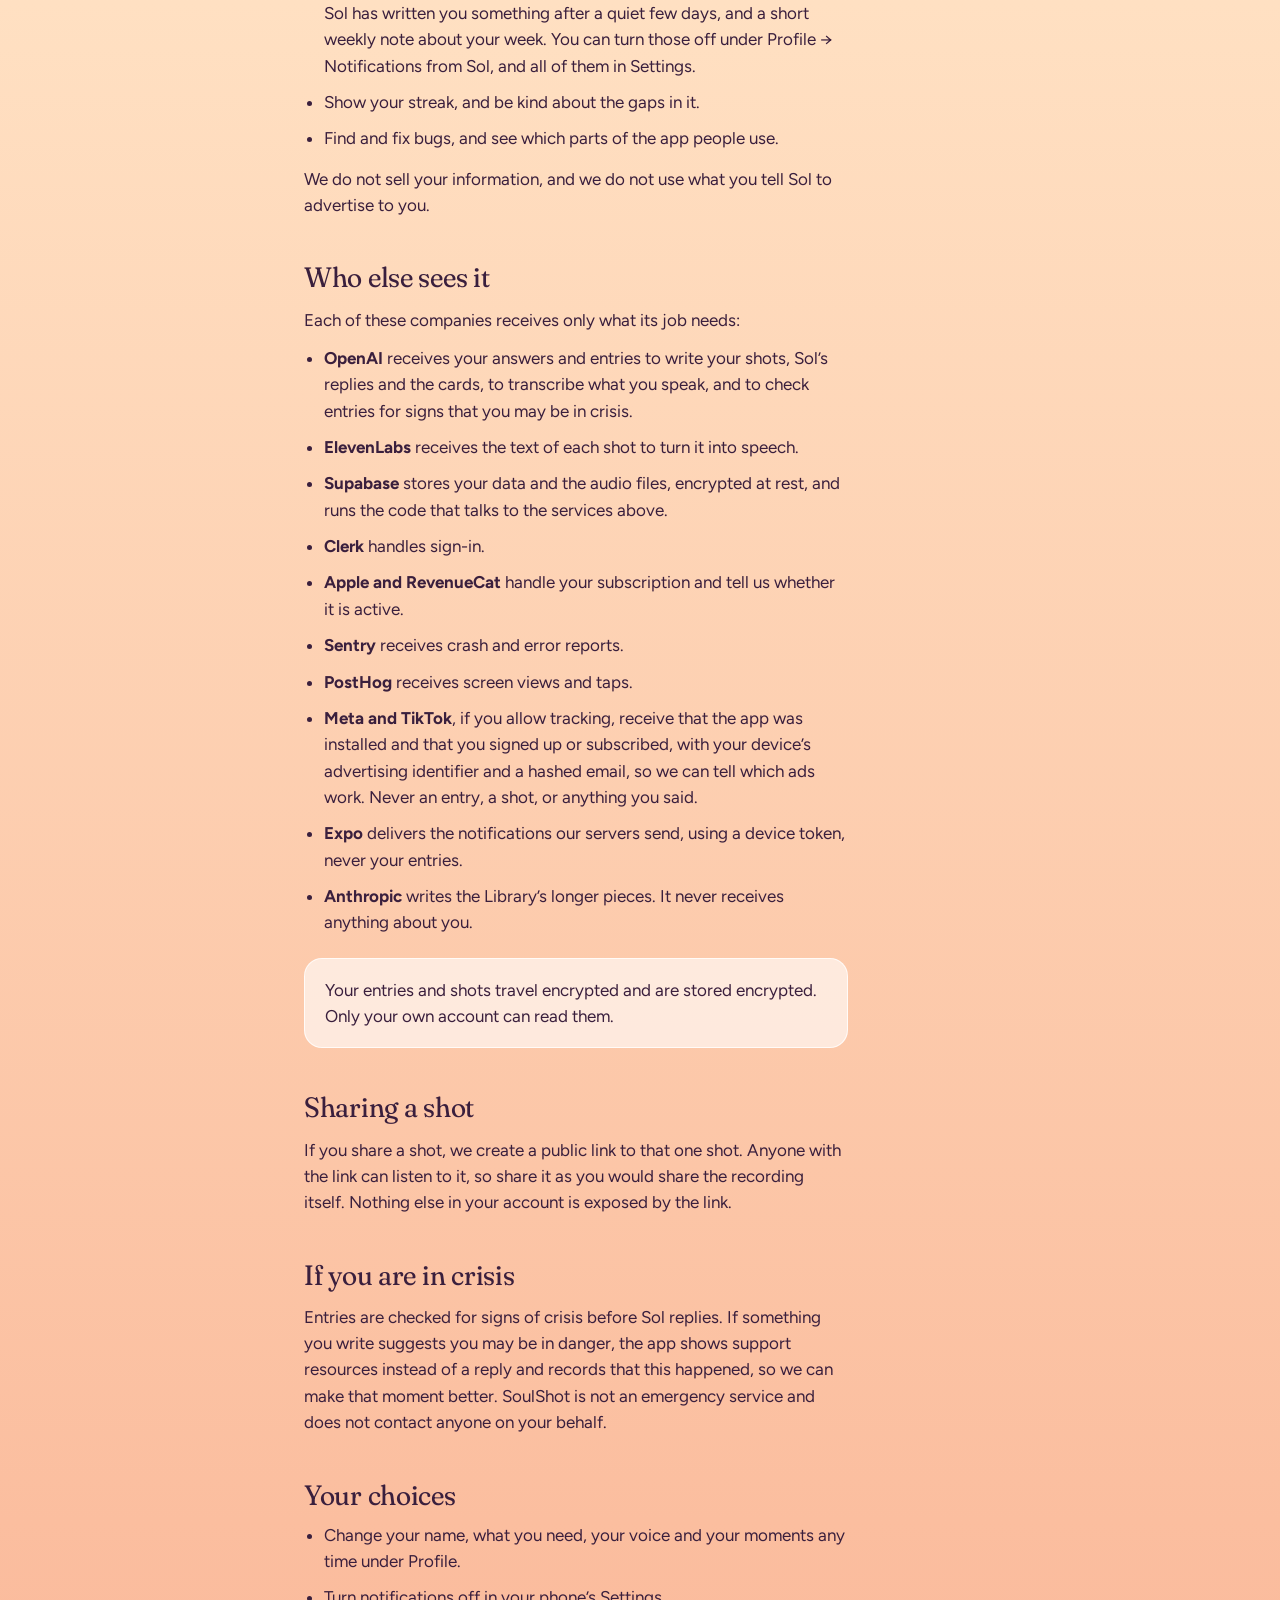
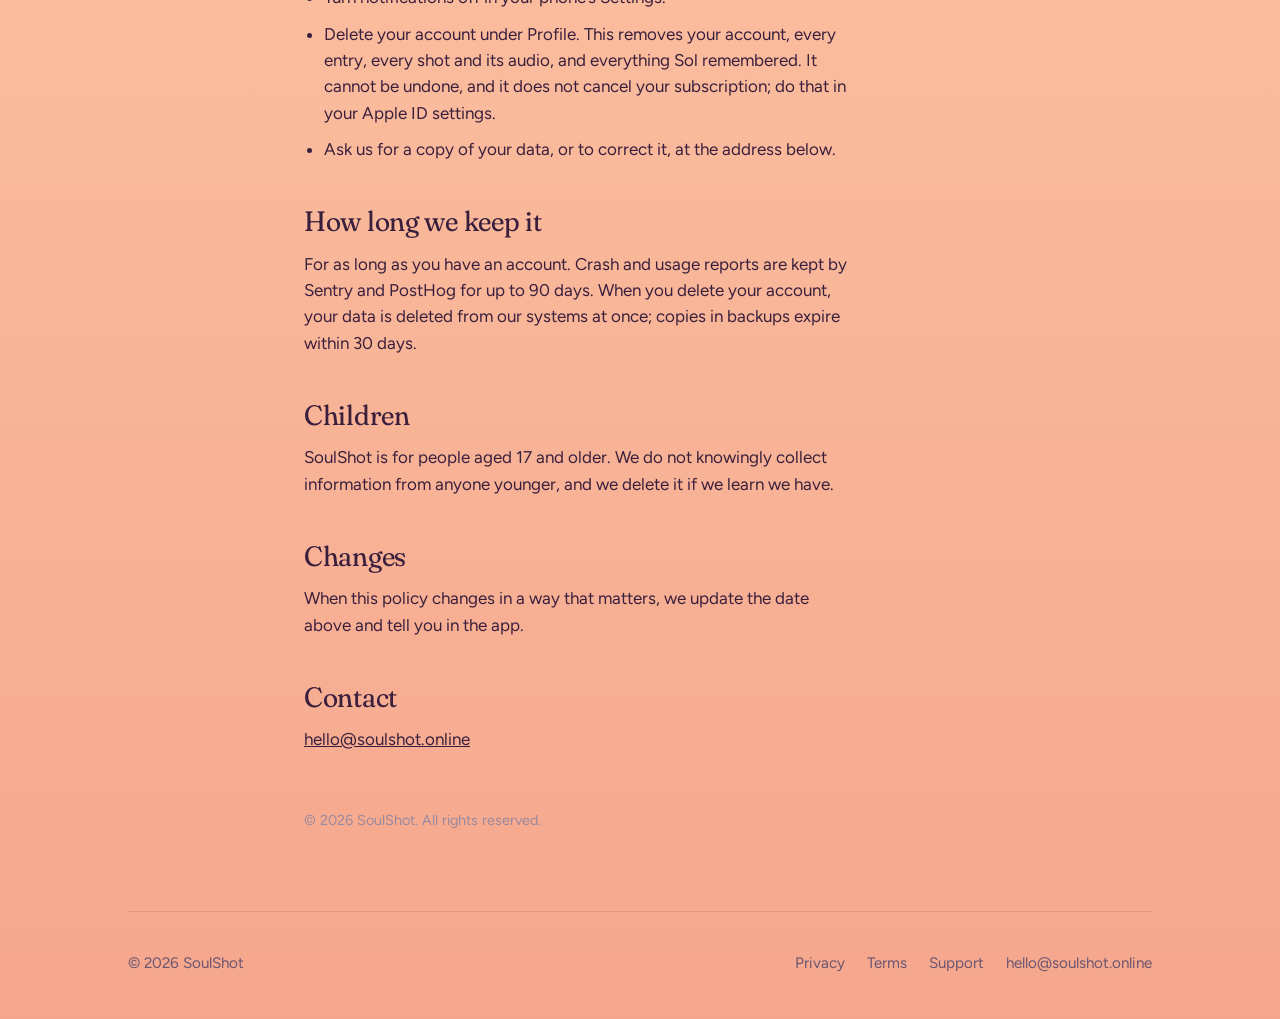
==== commit 7def2fa7: "Pricing: two plans (weekly, yearly with 3 free days); subscription required stated on landing, suppo" ====
--- a/privacy/index.html
+++ b/privacy/index.html
@@ -29,7 +29,7 @@
 
 <main class="narrow doc">
   <h1>Privacy Policy</h1>
-  <p class="updated">Last updated September 22, 2026</p>
+  <p class="updated">Last updated October 3, 2026</p>
 
   <p class="lede">SoulShot makes you a short spoken audio clip each day, a prayer, a push, or a picture of where you are going, written from what you tell it. That only works if the app knows things about you, so this policy is specific about what it keeps, why, who else sees it, and how you get rid of it.</p>
 
@@ -57,7 +57,7 @@
   <ul>
     <li>Write and voice your daily shot, and the cards that come with it.</li>
     <li>Let Sol ask you a better question than last time.</li>
-    <li>Send you a notification at the moments you chose. These are scheduled on your phone and can be turned off in Settings.</li>
+    <li>Send you a notification at the moments you chose. Most are scheduled on your phone. A few come from our servers: a note when Sol has written you something after a quiet few days, and a short weekly note about your week. You can turn those off under Profile → Notifications from Sol, and all of them in Settings.</li>
     <li>Show your streak, and be kind about the gaps in it.</li>
     <li>Find and fix bugs, and see which parts of the app people use.</li>
   </ul>
@@ -73,6 +73,9 @@
     <li><strong>Apple and RevenueCat</strong> handle your subscription and tell us whether it is active.</li>
     <li><strong>Sentry</strong> receives crash and error reports.</li>
     <li><strong>PostHog</strong> receives screen views and taps.</li>
+    <li><strong>Meta and TikTok</strong>, if you allow tracking, receive that the app was installed and that you signed up or subscribed, with your device’s advertising identifier and a hashed email, so we can tell which ads work. Never an entry, a shot, or anything you said.</li>
+    <li><strong>Expo</strong> delivers the notifications our servers send, using a device token, never your entries.</li>
+    <li><strong>Anthropic</strong> writes the Library’s longer pieces. It never receives anything about you.</li>
   </ul>
   <div class="note">Your entries and shots travel encrypted and are stored encrypted. Only your own account can read them.</div>
 
--- a/site.css
+++ b/site.css
@@ -227,6 +227,8 @@
 }
 .price .amount { font-family: var(--serif); font-size: clamp(3rem, 7vw, 5rem); line-height: 1; }
 .price .amount span { font-family: var(--sans); font-size: 1.1rem; color: rgba(255, 244, 230, .7); margin-left: 6px; }
+.price .amount.alt { font-size: clamp(1.8rem, 4vw, 2.6rem); margin-top: 10px; }
+.price .amount.alt span { font-size: 1rem; }
 .price p { color: rgba(255, 244, 230, .82); margin-top: 14px; max-width: 30rem; }
 .price .btn { background: var(--cream); color: var(--plum); }
 .price ul { list-style: none; padding: 0; margin: 0; display: grid; gap: 12px; }
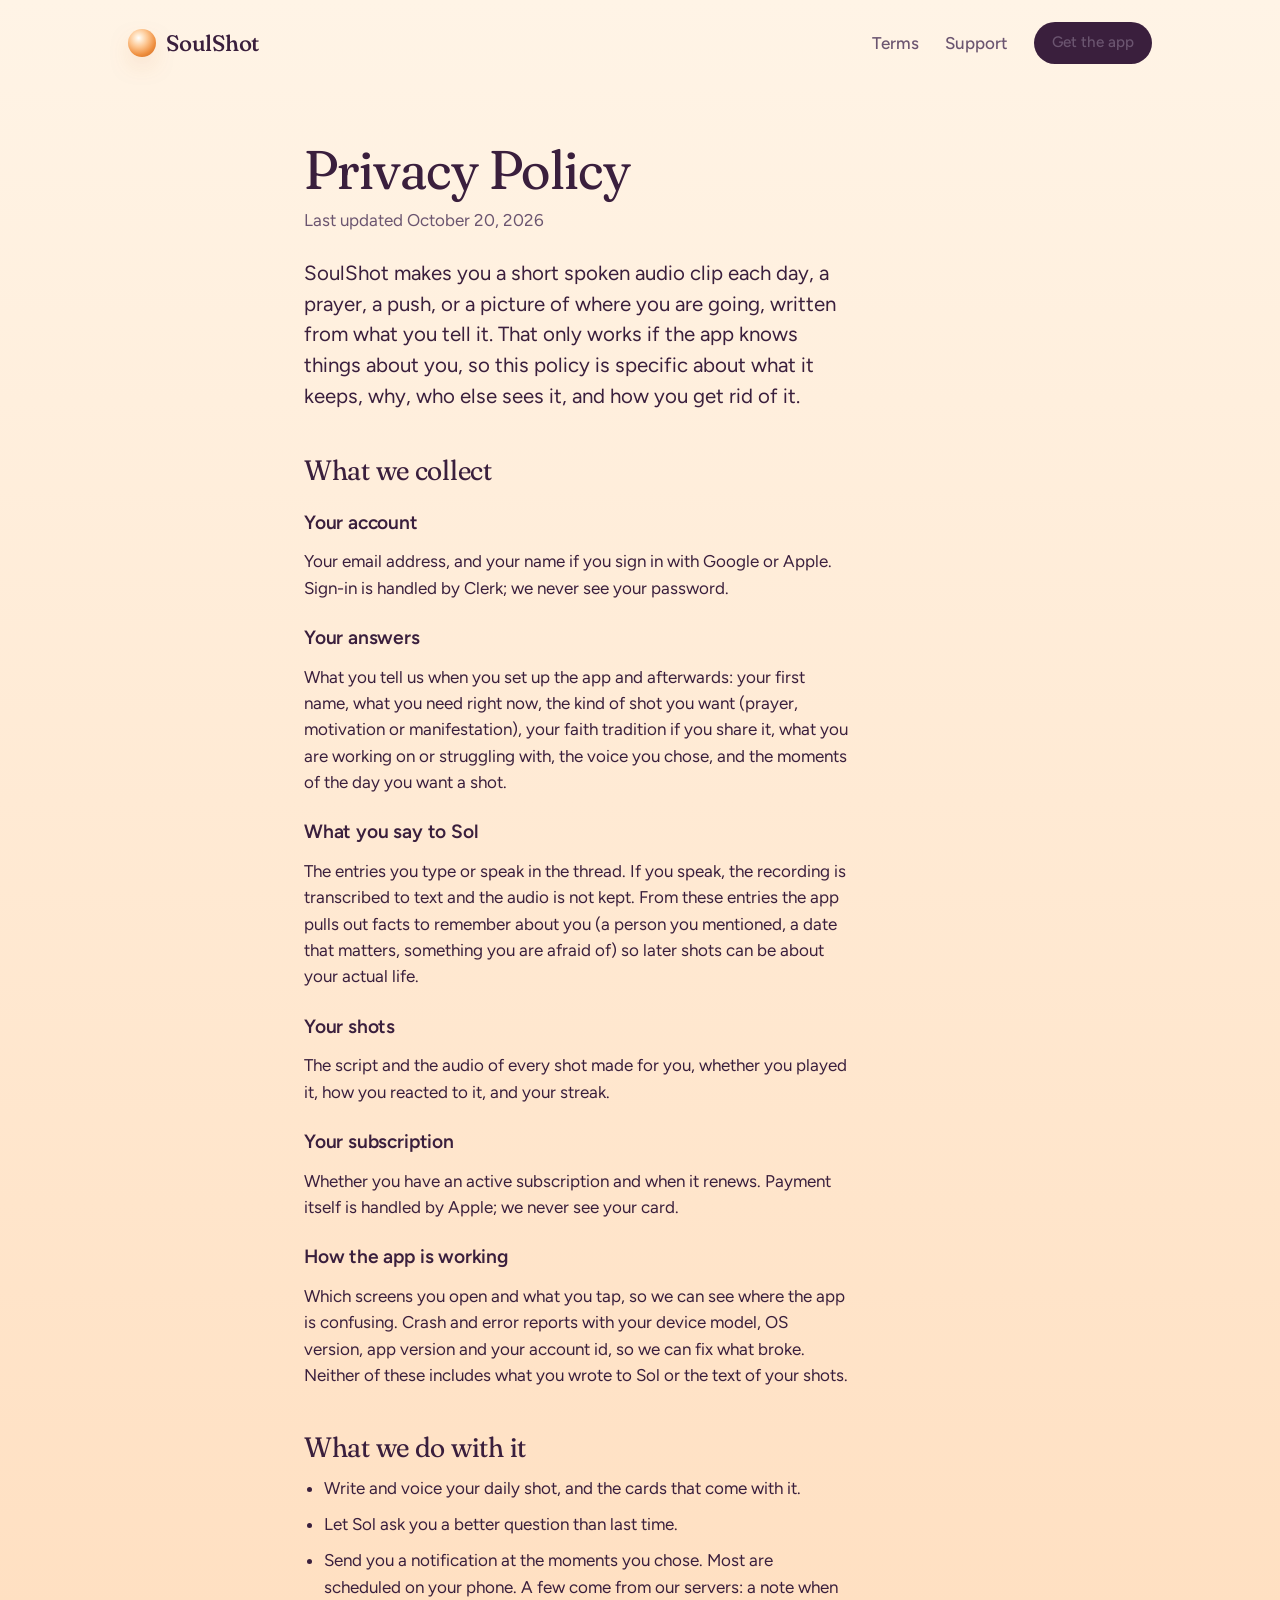
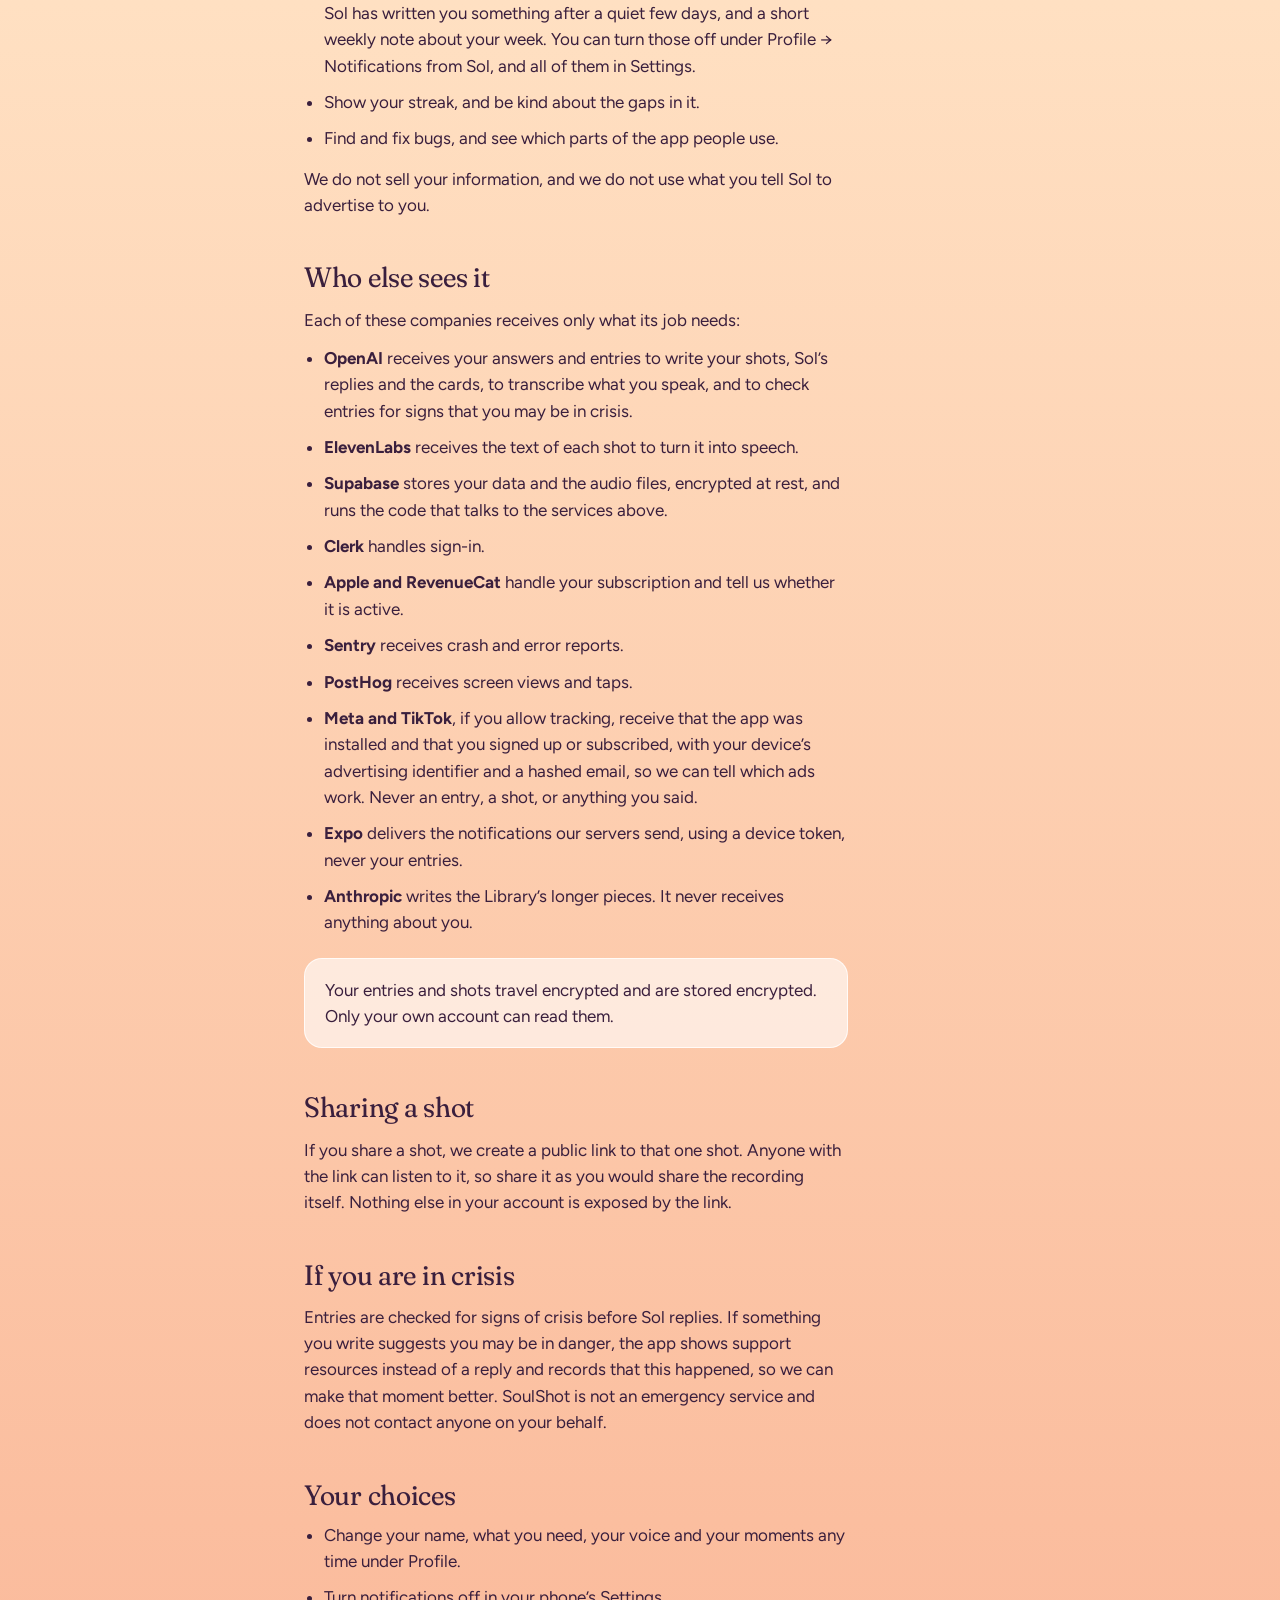
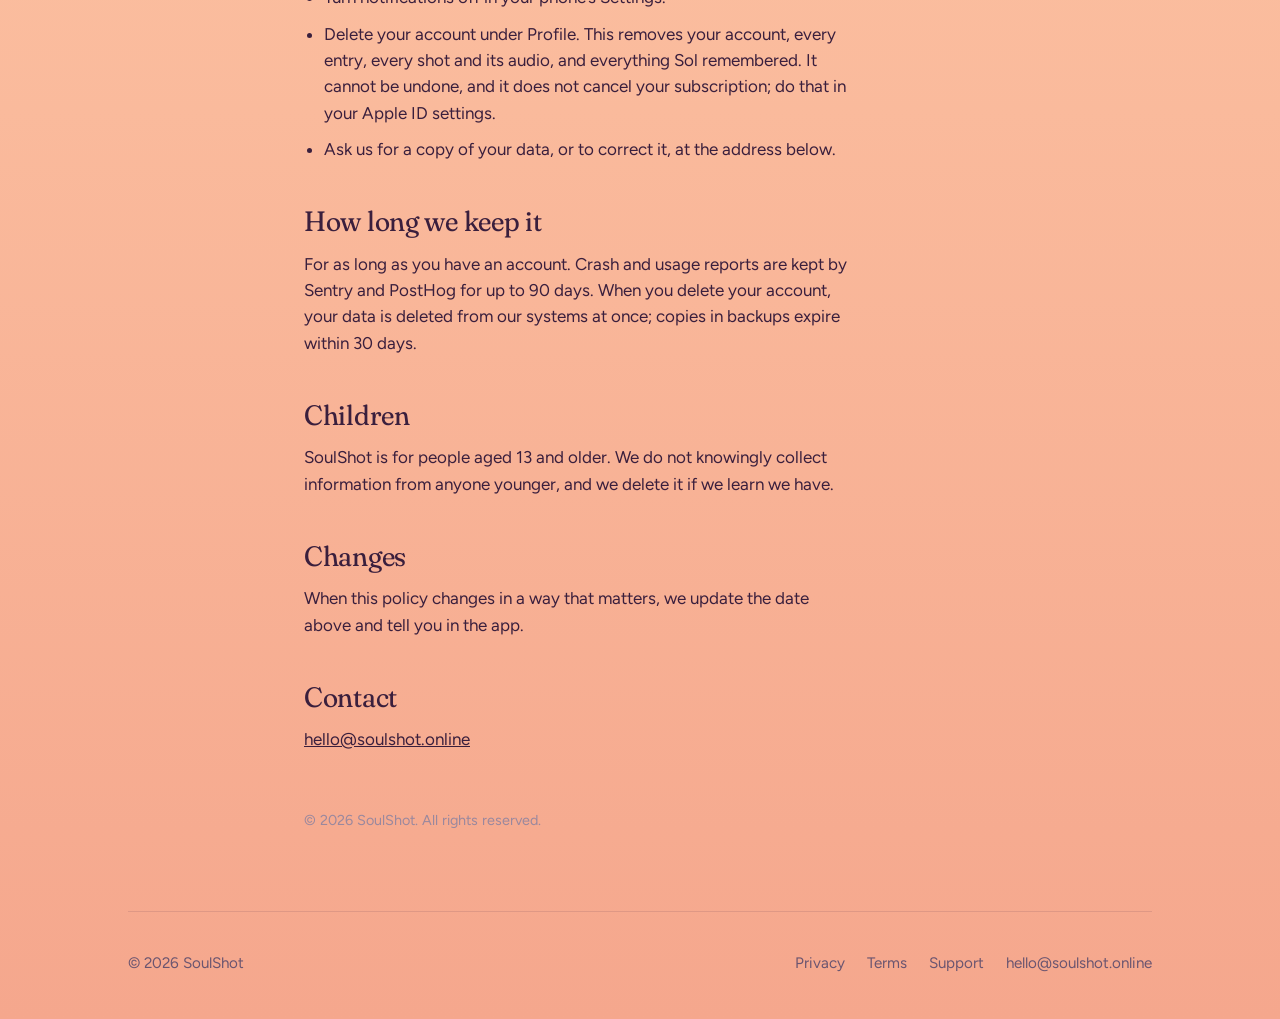
==== commit 7fe78395: "Terms and privacy: minimum age 13 (matches the 13+ App Store rating)" ====
--- a/privacy/index.html
+++ b/privacy/index.html
@@ -29,7 +29,7 @@
 
 <main class="narrow doc">
   <h1>Privacy Policy</h1>
-  <p class="updated">Last updated October 3, 2026</p>
+  <p class="updated">Last updated October 20, 2026</p>
 
   <p class="lede">SoulShot makes you a short spoken audio clip each day, a prayer, a push, or a picture of where you are going, written from what you tell it. That only works if the app knows things about you, so this policy is specific about what it keeps, why, who else sees it, and how you get rid of it.</p>
 
@@ -97,7 +97,7 @@
   <p>For as long as you have an account. Crash and usage reports are kept by Sentry and PostHog for up to 90 days. When you delete your account, your data is deleted from our systems at once; copies in backups expire within 30 days.</p>
 
   <h2>Children</h2>
-  <p>SoulShot is for people aged 17 and older. We do not knowingly collect information from anyone younger, and we delete it if we learn we have.</p>
+  <p>SoulShot is for people aged 13 and older. We do not knowingly collect information from anyone younger, and we delete it if we learn we have.</p>
 
   <h2>Changes</h2>
   <p>When this policy changes in a way that matters, we update the date above and tell you in the app.</p>
